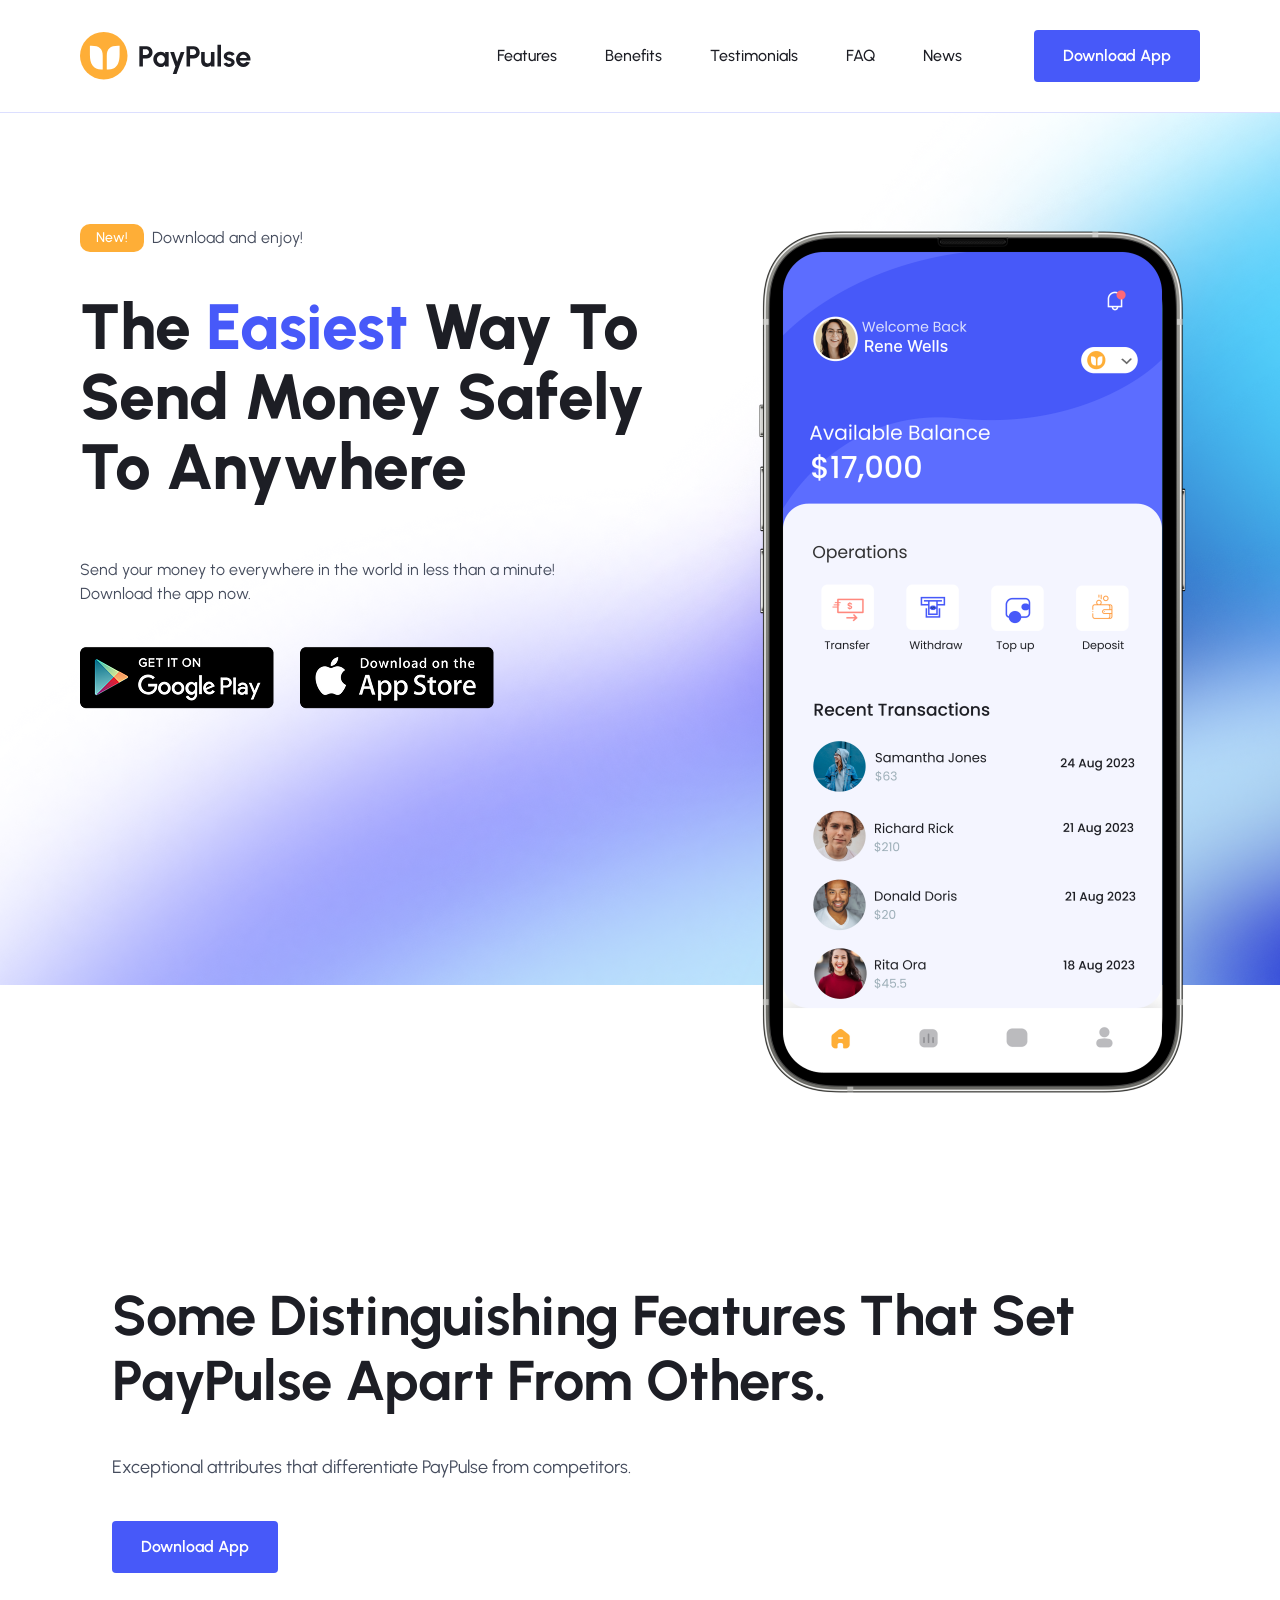
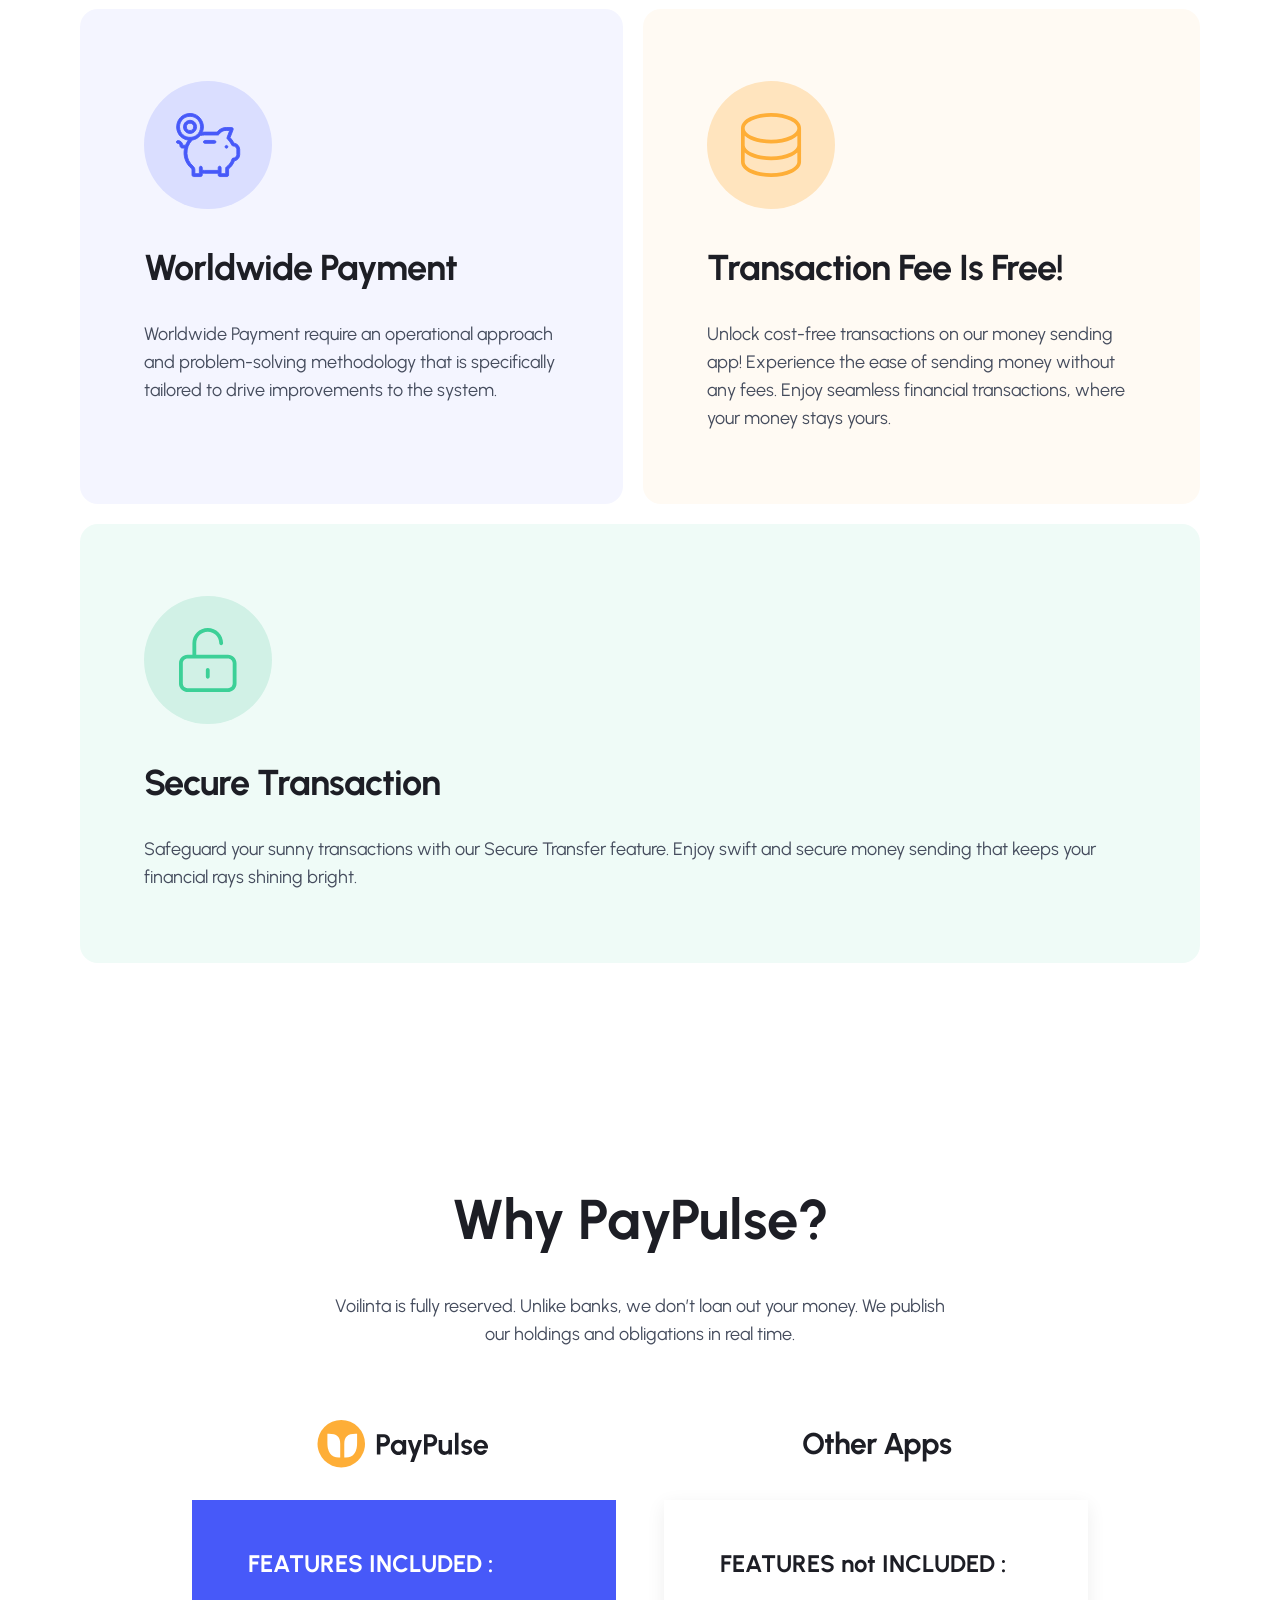
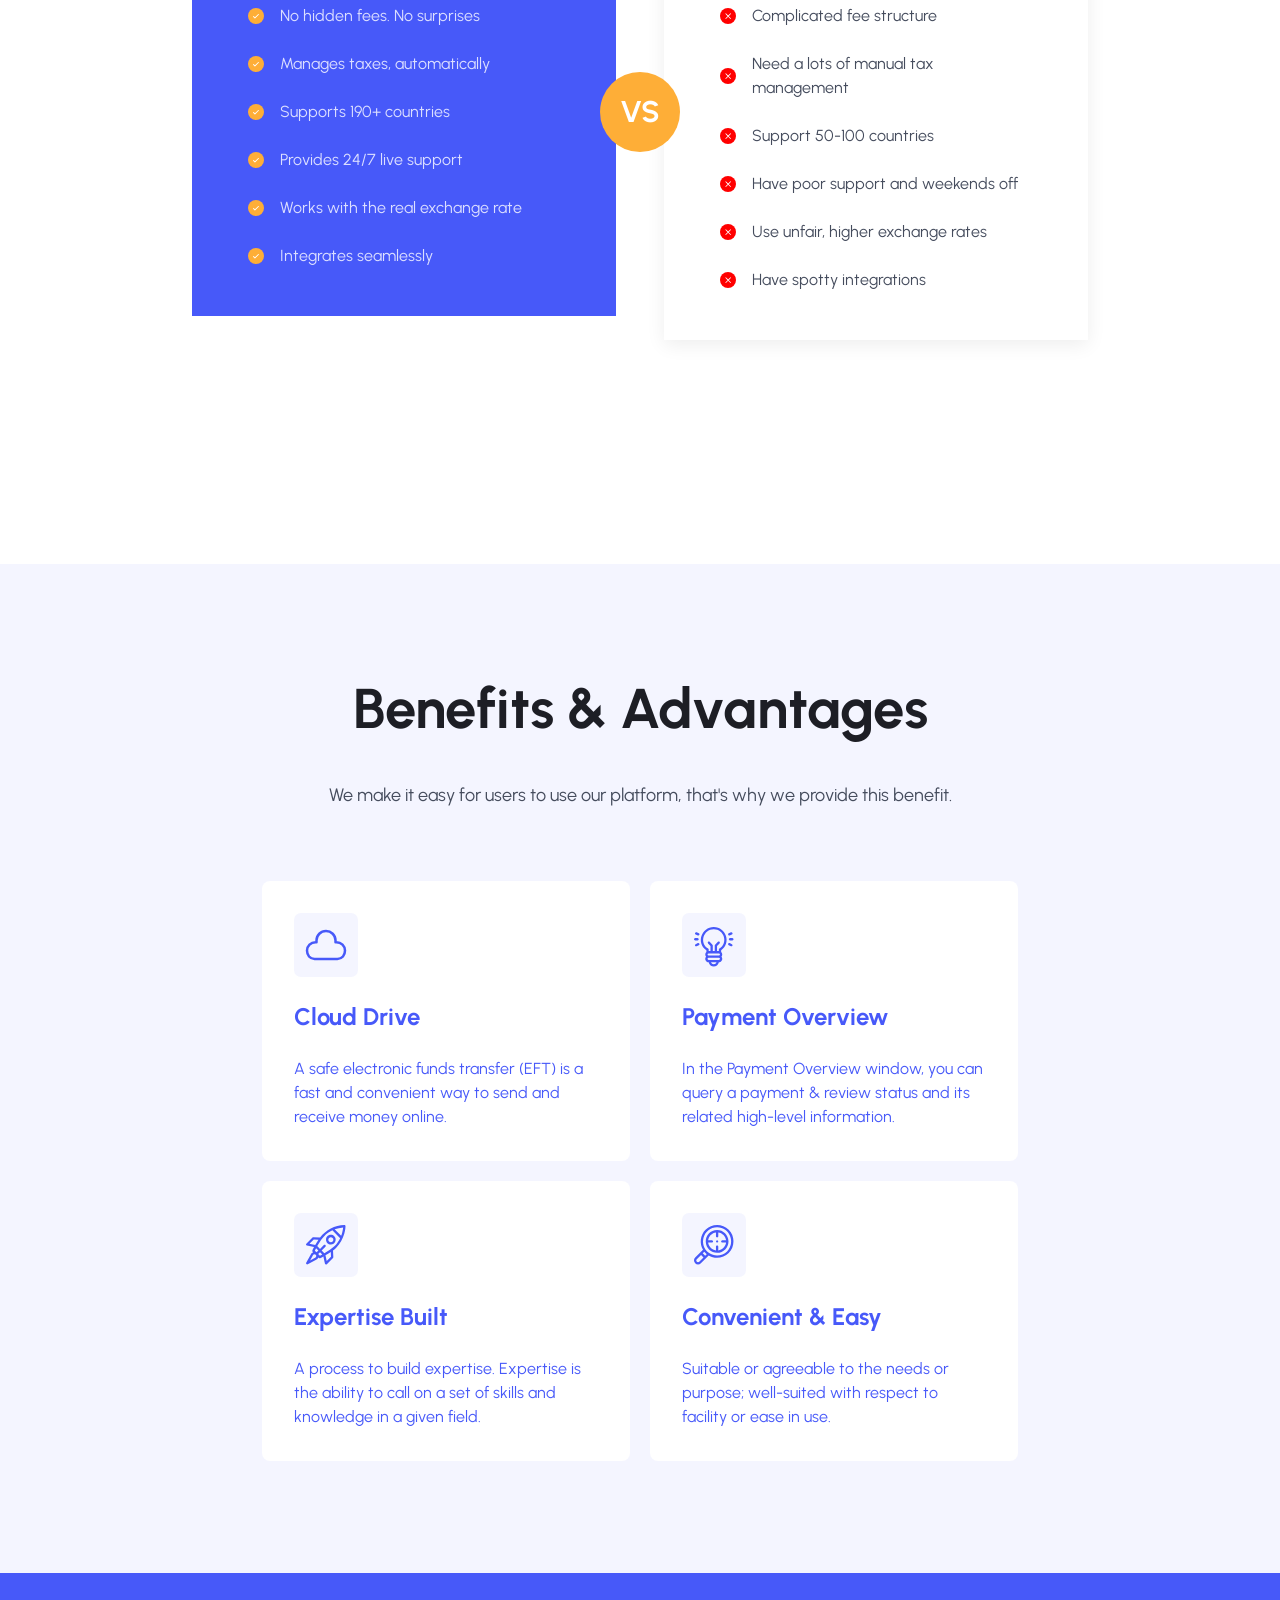
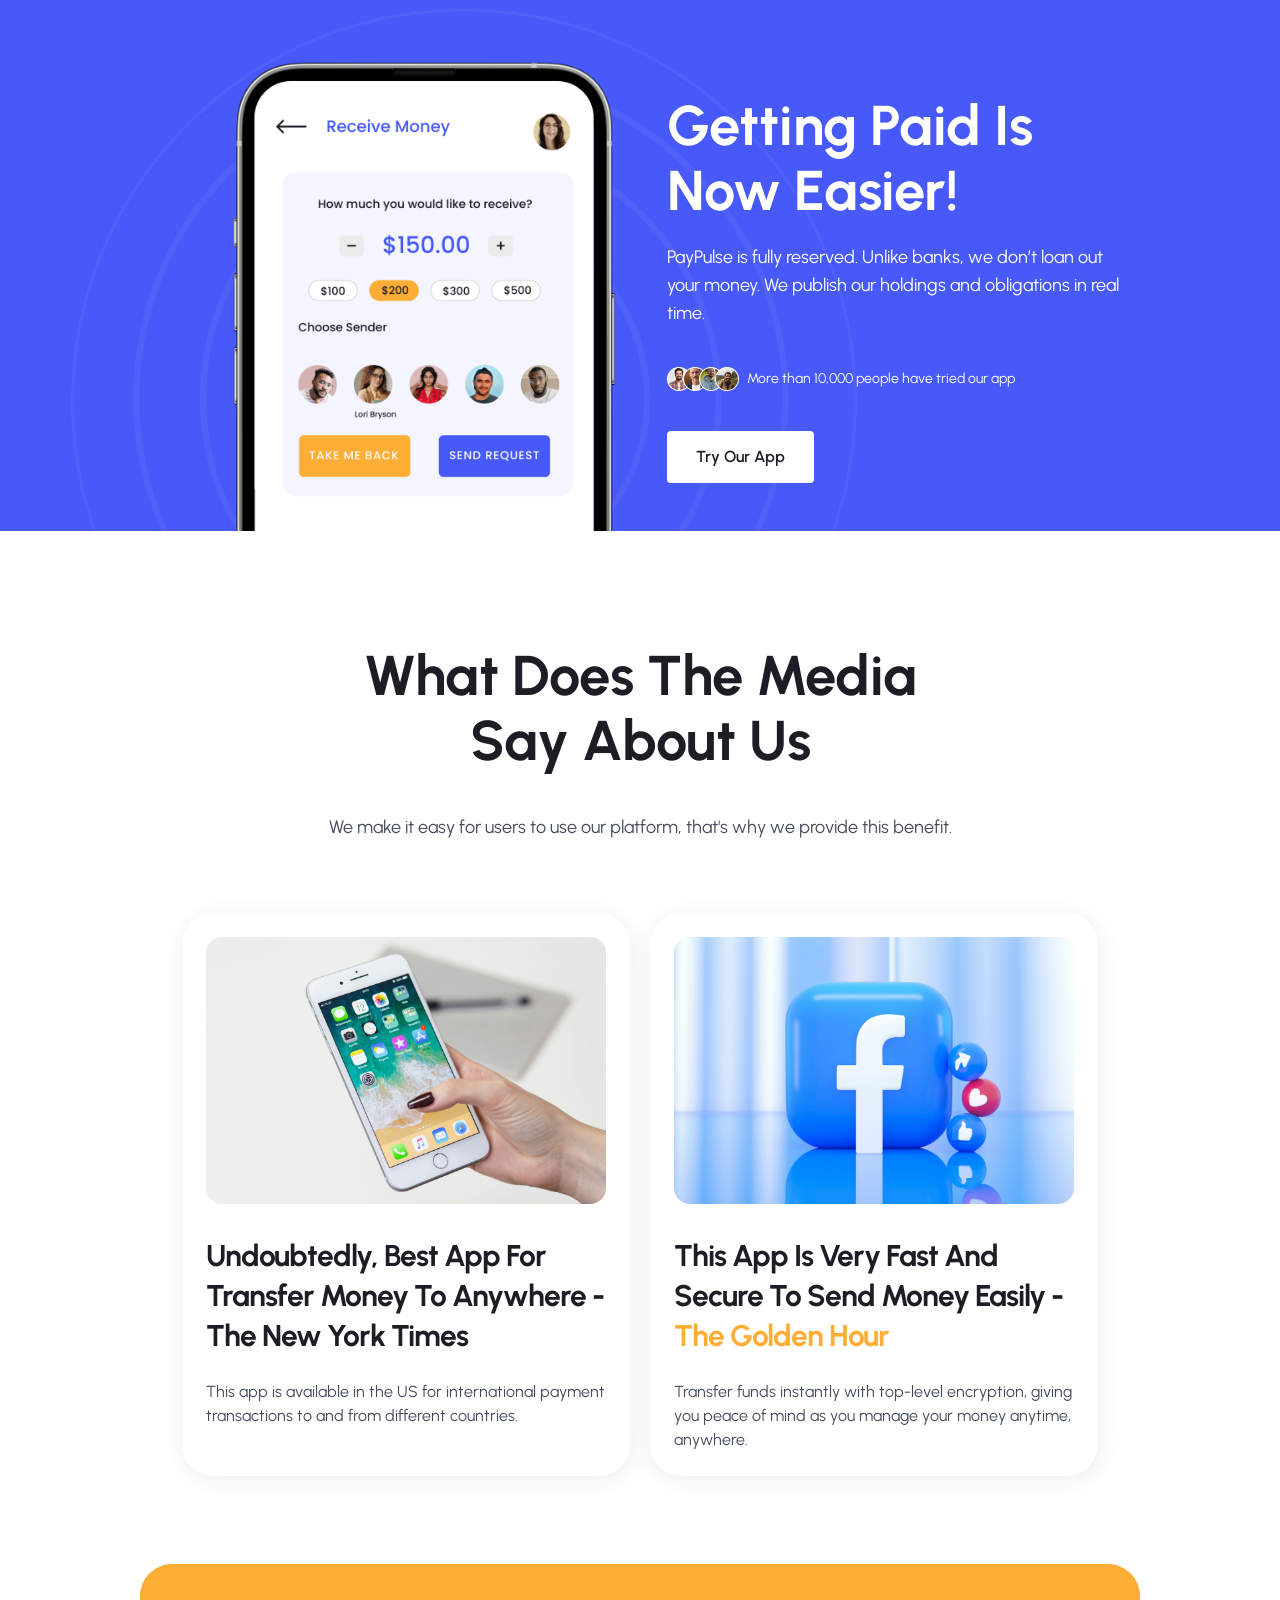
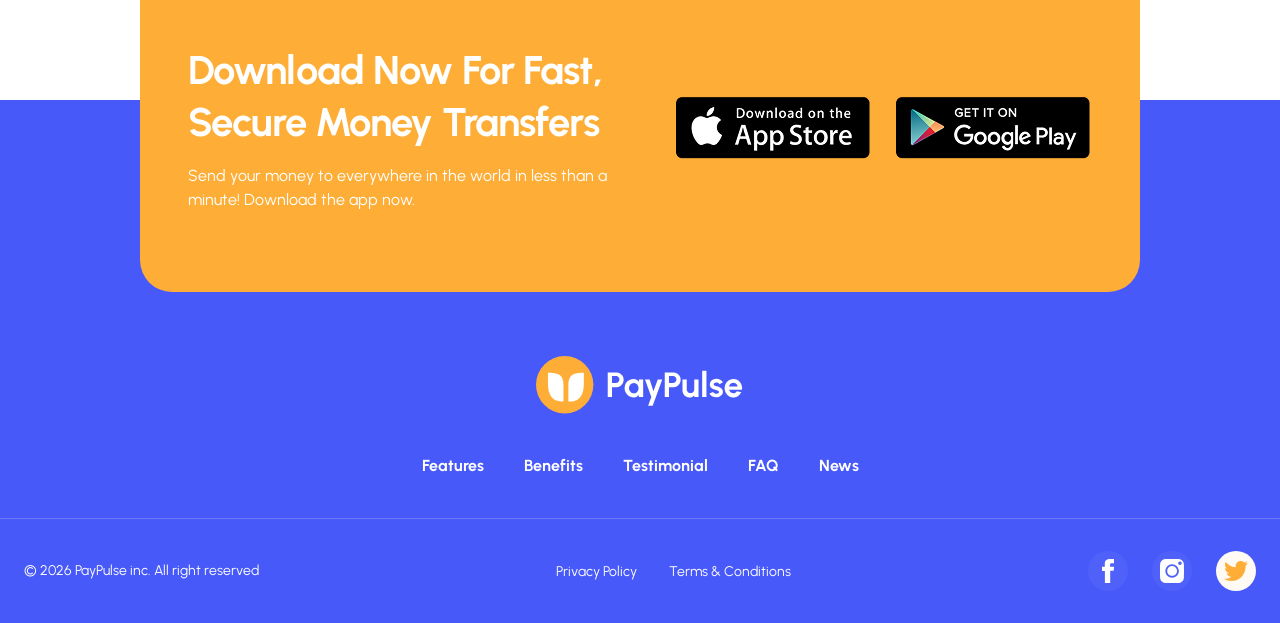
==== index.html @ fa503c42 "Update and rename PayPulse.html to index.html" ====
<!DOCTYPE html>
<html lang="en">

<head>
    <style>@import url('https://fonts.googleapis.com/css2?family=Urbanist:ital,wght@0,100..900;1,100..900&display=swap');</style>
    <meta charset="UTF-8">
    <meta name="viewport" content="width=device-width, initial-scale=1.0">
    <meta name="robots" content="index, follow">
    <meta name="description" content="Send your money to everywhere in the world in less than a minute! Download the app now.">
    <link rel="canonical" href="">
    <link rel="stylesheet" href="PayPulse.css">
    <link rel="shortcut icon" type="image/ico" href="/assets/web-icon.ico" />
    <title>PayPulse</title>
</head>

<body>
    <header>
        <!-- NAVIGATION -->
        <nav class="navbar">
            <img class="logo" src="assets/Logo.svg">
            <div class="menu-container">
                <ul class="menu">
                    <li><a href="#">Features</a></li>
                    <li><a href="#">Benefits</a></li>
                    <li><a href="#">Testimonials</a></li>
                    <li><a href="#">FAQ</a></li>
                    <li><a href="#">News</a></li>
                </ul>
                <a class="button-primary" href="#">Download App</a>
            
            <!-- MOBILE NAVIGATION -->
            <div class="dropdown">
                <div class="menu-button-container">
                    <a onclick="myFunction()" class="dropbtn"></a>
                </div>
                <div id="myDropdown" class="dropdown-content">
                    <li><a href="#">Features</a></li>
                    <li><a href="#">Benefits</a></li>
                    <li><a href="#">Testimonials</a></li>
                    <li><a href="#">FAQ</a></li>
                    <li><a href="#">News</a></li>
                </div>
            </div>
        </nav>
        <!-- HERO HEADER -->
        <div class="hero-header">
            <div id="background-image"></div>
            <div class="hero-content">
                <div class="col-left">
                    <div class="subheading">
                        <p class="new">New!</p>
                        <p class="body-text">Download and enjoy!</p>
                    </div>
                    <div class="hero-copy">
                        <h1 class="heading-1">The <span>Easiest</span> way to send money safely to anywhere</h1>
                        <div class="hero-copy-paragraph">
                            <p class="body-text">Send your money to everywhere in the world in less than a minute!</p>
                            <p class="body-text">Download the app now.</p>
                        </div>
                        <div class="app-links">
                            <img src="assets/Goggle Play.png" alt="Google Play badge with a multicolored play button icon on a black background.">
                            <img src="assets/App Store.png" alt="Black banner with white Apple logo and text reading 'Download on the App Store.'">
                        </div>
                    </div>
                </div>
                <img class="hero-phone" src="assets/bg-image.png" alt="Mobile banking app screen showing user profile with a $17,000 balance. Options for transfer, withdraw, top-up, and deposit are visible. Recent transactions list names, dates, and amounts.">
            </div>
        </div>
    </header>

    <main>
        <!-- ABOUT SECTION -->
        <section class="about-section">
            <div class="about-content">
                <div class="about-card" id="worldwide">
                    <img src="assets/IconBox-01.svg">
                    <h4 class="heading-4">Worldwide Payment</h4>
                    <p class="lead-text">Worldwide Payment require an operational approach and problem-solving methodology that is
                        specifically tailored to drive improvements to the system.</p>
                </div>
                <div class="about-card" id="features">
                    <h2 class="heading-2">Some distinguishing features that set PayPulse apart from others.</h2>
                    <p class="lead-text">Exceptional attributes that differentiate PayPulse from competitors.</p>
                    <a class="button-primary" href="#">Download App</a>
                </div>
                <div class="about-card" id="transaction">
                    <img src="assets/IconBox-03.svg">
                    <h4 class="heading-4">Transaction fee is free!</h4>
                    <p class="lead-text">Unlock cost-free transactions on our money sending app! Experience the ease of sending money
                        without any fees. Enjoy seamless financial transactions, where your money stays yours.</p>
                </div>
                <div class="about-card" id="secure">
                    <img src="assets/IconBox-02.svg">
                    <h4 class="heading-4">Secure Transaction</h4>
                    <p class="lead-text">Safeguard your sunny transactions with our Secure Transfer feature. Enjoy swift and secure money
                        sending that keeps your financial rays shining bright.</p>
                </div>
            </div>
        </section>
        
        <!-- WHY PAYPULSE? SECTION -->
        <section class="why-section">
            <div class="why-content">
                <h2 class="heading-2">Why PayPulse?</h2>
                <p class="lead-text">Voilinta is fully reserved. Unlike banks, we don’t loan out your money. We publish our holdings and
                    obligations in real time.</p>
                <div class="why-cards-container">
                    <div class="why-card">
                        <img src="assets/Logo.svg">
                        <div class="why-card-features" id="features-included">
                            <h6 class="heading-6">FEATURES INCLUDED :</h6>
                            <ul class="features-list">
                                <li><img src="assets/icon-check.svg">No hidden fees. No surprises</li>
                                <li><img src="assets/icon-check.svg">Manages taxes, automatically</li>
                                <li><img src="assets/icon-check.svg">Supports 190+ countries</li>
                                <li><img src="assets/icon-check.svg">Provides 24/7 live support</li>
                                <li><img src="assets/icon-check.svg">Works with the real exchange rate</li>
                                <li><img src="assets/icon-check.svg">Integrates seamlessly</li>
                            </ul>
                        </div>
                    </div>
                    <div id="vs">
                        <p>VS</p>
                    </div>
                    <div class="why-card">
                        <p id="other-apps">Other Apps</p>
                        <div class="why-card-features" id="features-not-included">
                            <h6 class="heading-6">FEATURES not INCLUDED :</h6>
                            <ul class="features-list">
                                <li><img src="assets/icon-error.svg">Complicated fee structure</li>
                                <li><img src="assets/icon-error.svg">Need a lots of manual tax management</li>
                                <li><img src="assets/icon-error.svg">Support 50-100 countries</li>
                                <li><img src="assets/icon-error.svg">Have poor support and weekends off</li>
                                <li><img src="assets/icon-error.svg">Use unfair, higher exchange rates</li>
                                <li><img src="assets/icon-error.svg">Have spotty integrations</li>
                            </ul>
                        </div>
                    </div>
                </div>
            </div>
        </section>

        <!-- BENEFITS & ADVANTAGES SECTION -->
        <section class="benefits-section">
            <h2 class="heading-2">Benefits & Advantages</h2>
            <p class="lead-text">We make it easy for users to use our platform, that's why we provide this benefit.</p>
            <div class="benefits-card-list">
                <div class="benefits-card">
                    <img src="assets/icon-cloud.svg">
                    <h6 class="heading-6">Cloud Drive</h6>
                    <p class="body-text">A safe electronic funds transfer (EFT) is a fast and convenient way to send and receive money
                        online.</p>
                </div>
                <div class="benefits-card">
                    <img src="assets/icon-light-bulb.svg">
                    <h6 class="heading-6">Payment Overview</h6>
                    <p class="body-text">In the Payment Overview window, you can query a payment & review status and its related
                        high-level information.</p>
                </div>
                <div class="benefits-card">
                    <img src="assets/icon-rocket.svg">
                    <h6 class="heading-6">Expertise Built</h6>
                    <p class="body-text">A process to build expertise. Expertise is the ability to call on a set of skills and knowledge
                        in a given field.</p>
                </div>
                <div class="benefits-card">
                    <img src="assets/icon-magnifier.svg">
                    <h6 class="heading-6">Convenient & Easy</h6>
                    <p class="body-text">Suitable or agreeable to the needs or purpose; well-suited with respect to facility or ease in
                        use.</p>
                </div>
            </div>
        </section>

        <!-- CTA SECTION -->
        <section class="cta-section">
            <img id="cta-phone" src="assets/phone-cta.png" alt="Mobile app interface titled 'Receive Money.'' Displays options to select amounts and choose a sender. Buttons read 'Take Me Back' and 'Send Request.'">
            <div class="col-right">
                <h2 class="heading-2">Getting Paid Is Now Easier!</h2>
                <p class="lead-text">PayPulse is fully reserved. Unlike banks, we don’t loan out your money. We publish our holdings and
                    obligations in real time.</p>
                <div class="cta-stats">
                    <div class="cta-stats-images">
                        <img id="cta-image-1" src="assets/user-01.png">
                        <img id="cta-image-2" src="assets/user-02.png">
                        <img id="cta-image-3" src="assets/user-03.png">
                        <img id="cta-image-4" src="assets/user-04.png">
                    </div>
                    <p class="body-text">More than 10,000 people have tried our app</p>
                </div>
                <a href="#" class="button-primary">Try Our App</a>
            </div>
        </section>

        <!-- BLOG SECTION -->
        <section class="blog-section">
            <h2 class="heading-2">What Does The Media Say About Us</h2>
            <p class="lead-text">We make it easy for users to use our platform, that's why we provide this benefit.</p>
            <div class="blog-cards-container">
                <div class="blog-card">
                    <img src="assets/blog-card-image-1.jpg" alt="A hand with dark nail polish holds a white smartphone displaying a home screen with colorful app icons. The background is a blurred, light surface.">
                    <h5 class="heading-5">Undoubtedly, Best App for transfer money to anywhere - The New York times</h5>
                    <p class="body-text">This app is available in the US for international payment transactions to and from different
                        countries.</p>
                </div>
                <div class="blog-card">
                    <img src="assets/blog-card-image-2.jpg" alt="A blue, glossy Facebook icon is centered with smaller emoji spheres for like, love, and vote reactions stacked beside it, set against a blurred blue background.">
                    <h5 class="heading-5">This app is very fast and secure to send money easily - <span>The Golden Hour</span></h5>
                    <p class="body-text">Transfer funds instantly with top-level encryption, giving you peace of mind as you manage your
                        money anytime, anywhere.</p>
                </div>
            </div>
        </section>
    </main>

    <!-- FOOTER -->
    <footer>
        <div class="app-download-links">
            <div class="footer-col-left">
                <h3 class="heading-3">Download Now For Fast, Secure Money Transfers</h3>
                <p class="body-text">Send your money to everywhere in the world in less than a minute! Download the app now.</p>
            </div>
            <div class="footer-col-right">
                <img src="assets/App Store.png" alt="Black banner with white Apple logo and text reading 'Download on the App Store.'">
                <img src="assets/Goggle Play.png" alt="Google Play badge with a multicolored play button icon on a black background.">
            </div>
        </div>
        <div class="footer-content">
            <div class="footer-top">
                <img src="assets/Logo-footer.svg">
                <ul class="footer-menu">
                    <li><a href="#">Features</a></li>
                    <li><a href="#">Benefits</a></li>
                    <li><a href="#">Testimonial</a></li>
                    <li><a href="#">FAQ</a></li>
                    <li><a href="#">News</a></li>
                </ul>
            </div>
            <div class="footer-bottom">
                <p class="body-text">© 2026 PayPulse inc. All right reserved</p>
                <ul class="footer-legal-list">
                    <li><a href="#">Privacy Policy</a></li>
                    <li><a href="#">Terms & Conditions</a></li>
                </ul>
                <div class="footer-socials">
                    <img src="assets/social-icon-facebook.svg">
                    <img src="assets/social-icon-instagram.svg">
                    <img src="assets/social-icon-twitter.svg">
                </div>
            </div>
        </div>
    </footer>
</body>
</html>

<script>
    function myFunction() {
        document.getElementById("myDropdown").classList.toggle("show");
    }

    window.onclick = function (event) {
        if (!event.target.matches('.dropbtn')) {
            var dropdowns = document.getElementsByClassName("dropdown-content");
            var i;
            for (i = 0; i < dropdowns.length; i++) {
                var openDropdown = dropdowns[i];
                if (openDropdown.classList.contains('show')) {
                    openDropdown.classList.remove('show');
                }
            }
        }
    }
</script>
---- PayPulse.css ----
:root {
    /* COLOR VARIABLES */
    --color-white: #FFFFFF;
    --color-gray: #DCDFFF;
    --color-gray-2: #F4F5FF;
    --color-text: #1D1E25;
    --color-text-2: #454C5D;
    --color-accent: #4759F9;
    --color-accent-2: #FEAE37;
    --color-accent-3: #3CD097;
    --color-accent-100: #DADEFF;
    --color-accent-2-50: #FFE4BE;
    --color-accent-2-100: #FFFAF3;
    --color-accent-3-50: #D1F1E6;
    --color-accent-3-100: #EFFBF7;

    /* TYPOGRAPHY VARIABLES */
    --body-font: "Urbanist", sans-serif;

    --h1-size: 64px;
    --h2-size: 56px;
    --h3-size: 40px;
    --h4-size: 36px;
    --h5-size: 30px;
    --h6-size: 24px;
    --p-size-lead: 18px;
    --p-size-body: 16px;
    --p-size-small: 14px;

    --line-height-h1: 70px;
    --line-height-h2: 65px;
    --line-height-h3: 52px;
    --line-height-h4: 40px;
    --line-height-h5: 40px;
    --line-height-h6: 32px;
    --line-height-lead: 28px;
    --line-height-body: 24px;
    --line-height-small: 20px;

    --letter-spacing-h3: -0.88px;
    --letter-spacing-h4: -1px;
    --letter-spacing-h5: -1px;

    /* SPACING VARIABLES */
    --space-unit: 16px;         /*1em = 16px*/
    --space-1: 8px;             /*calc(0.5 * var(--space-unit))*/
    --space-2: 10px;            /*calc(0.625 * var(--space-unit))*/
    --space-3: 12px;            /*calc(0.75 * var(--space-unit))*/
    --space-4: 20px;            /*calc(1.25 * var(--space-unit))*/
    --space-5: 24px;            /*calc(1.5 * var(--space-unit))*/
    --space-6: 30px;            /*calc(1.875 * var(--space-unit))*/          
    --space-7: 32px;            /*calc(2 * var(--space-unit))*/
    --space-8: 40px;            /*calc(2.5 * var(--space-unit))*/
    --space-9: 48px;            /*calc(3 * var(--space-unit))*/
    --space-10: 56px;           /*calc(3.5 * var(--space-unit))*/
    --space-11: 64px;           /*calc(4 * var(--space-unit))*/
    --space-12: 72px;           /*calc(4.5 * var(--space-unit))*/
    --space-13: 80px;           /*calc(5 * var(--space-unit))*/
    --space-14: 112px;          /*calc(7 * var(--space-unit))*/
    --space-15: 200px;          /*calc(12.5 * var(--space-unit))*/
    --space-16: 256px;          /*calc(16 * var(--space-unit))*/
    --space-17: 288px;          /*calc(18 * var(--space-unit))*/
}

/* PRIMITIVES */

.button-primary {
    background-color: var(--color-accent);
    color: var(--color-white);
    border: none;
    padding: 14px 29px;
    margin: 0;
    font-family: var(--body-font);
    font-size: var(--p-size-body);
    font-weight: 600;
    line-height: var(--line-height-body);
    text-decoration: none;
    border-radius: 4px;
    transition: 0.3s;
}

.button-primary:hover {
    background-color: var(--color-gray);
    color: var(--color-accent);
}

.heading-1 {
    margin: 0;
    font-size: var(--h1-size);
    line-height: var(--line-height-h1);
    font-weight: 800;
    text-transform: capitalize;
    color: var(--color-text);
}

.heading-2 {
    margin: 0;
    font-size: var(--h2-size);
    line-height: var(--line-height-h2);
    font-weight: 700;
    text-transform: capitalize;
    color: var(--color-text);
}

.heading-3 {
    margin: 0;
    font-size: var(--h3-size);
    line-height: var(--line-height-h3);
    letter-spacing: var(--letter-spacing-h3);
    font-weight: 700;
    text-transform: capitalize;
    color: var(--color-text);
}

.heading-4 {
    margin: 0;
    font-size: var(--h4-size);
    line-height: var(--line-height-h4);
    letter-spacing: var(--letter-spacing-h4);
    font-weight: 700;
    text-transform: capitalize;
    color: var(--color-text);
}

.heading-5 {
    margin: 0;
    font-size: var(--h5-size);
    line-height: var(--line-height-h5);
    letter-spacing: var(--letter-spacing-h5);
    font-weight: 700;
    text-transform: capitalize;
    color: var(--color-text);
}

.heading-6 {
    margin: 0;
    font-size: var(--h6-size);
    line-height: var(--line-height-h6);
    font-weight: 700;
    text-transform: capitalize;
    color: var(--color-text);
}

.lead-text {
    margin: 0;
    color: var(--color-text-2);
    font-size: var(--p-size-lead);
    line-height: var(--line-height-lead);
    font-weight: 400;
    text-align: center;
}

.body-text {
    margin: 0;
    color: var(--color-text-2);
    font-size: var(--p-size-body);
    line-height: var(--line-height-body);
    font-weight: 400;
}

/* BURGER MENU STYLES */

header nav .dropdown {
    display: none;
}

.menu-button-container {
    margin: 0;
    padding: 0;
    display: flex;
    align-items: center;
    display: flex;
    justify-content: center;
    align-items: center;
}

.dropbtn {
    margin: 0;
    border: none;
    width: 40px;
    height: 40px;
    background-image: url(assets/menu.svg);
    background-repeat: no-repeat;
    background-size: contain;
}

.dropbtn:hover, .dropbtn:focus {
    background-color: transparent;
}

.dropdown {
    position: relative;
    display: inline-block;
}

.dropdown-content {
    display: none;
    position: absolute;
    background-color: var(--color-white);
    min-width: 160px;
    z-index: 1;
    right: -40px;
    top: 80px;
    list-style: none;
    width: 100vw;
}

.dropdown-content a {
    padding: 16px 40px;
    text-decoration: none;
    display: block;
    color: var(--color-text);
    text-align: center;
    font-weight: 400;
}

.dropdown-content a:hover {background-color: #DADEFF;}

.show {display:block;}

body {
    font-family: var(--body-font);
    color: var(--color-text);
    font-size: var(--p-size-body);
    font-weight: 400;
    line-height: var(--line-height-body);
    margin: 0;
    width: 100%;
}

header {
    justify-content: center;
    display: flex;
    flex-direction: column;
    align-items: center;
    justify-content: center;
    width: 100%;
}

/* NAVIGATION */

.navbar {
    width: 100%;
    display: flex;
    justify-content: space-between;
    align-items: center;
    max-width: 1600px;
}

.navbar .menu-container {
    padding: var(--space-6) var(--space-13) var(--space-6) 0;
    display: flex;
}

.navbar .menu-container .menu {
    margin: 0 var(--space-9) 0 0;
    display: flex;
    align-items: center;
}

.menu-container .menu li {
    list-style-type: none;
}

.menu-container .menu li a {
    margin: 0 var(--space-5);
    text-decoration: none;
    color: var(--color-text);
    font-weight: 500;
}

.navbar .logo {
    padding: 0 0 0 var(--space-13); 
}

/* HERO HEADER */

header .hero-header {
    padding: var(--space-14) 0 var(--space-10) 0;
    width: 100%;
    display: flex;
    justify-content: center;
}

#background-image {
    position: absolute;
    z-index: -1;
    min-height: 872px;
    width: 100%;
    top: var(--space-14);
    border-top: 1px solid var(--color-gray);
    background-image: url(assets/background-mesh-gradient.png);
    background-repeat: no-repeat;
    background-size: cover;
    background-position: center;
}

header .hero-header .hero-content {
    display: flex;
    justify-content: space-between;
    width: 1440px;
}

header .hero-header .hero-content .col-left {
    margin: 0 0 0 var(--space-13);
}

.hero-header .hero-content .col-left .subheading {
    margin: 0 0 var(--space-8) 0;
    display: flex;
    align-items: center;
    color: var(--color-text-2);
    font-size: var(--p-size-body);
    line-height: var(--line-height-body);
    font-weight: 400;
}

.hero-header .hero-content .col-left .subheading .new {
    margin: 0 var(--space-1) 0 0;
    padding: 4px 16px;
    background-color: var(--color-accent-2);
    color: var(--color-white);
    font-size: var(--p-size-small);
    line-height: var(--line-height-small);
    font-weight: 500;
    border-radius: 10px;
}

.hero-header .hero-content .col-left .heading-1 {
    max-width: 566px;
}

.hero-header .hero-content .col-left .heading-1 span {
    color: var(--color-accent);
}

.hero-header .hero-content .col-left .hero-copy-paragraph {
    margin: var(--space-10) 0 var(--space-8) 0;
}

.hero-header .hero-content .app-links {
    display: flex;
    column-gap: var(--space-5);
}

.hero-header .hero-content .hero-phone {
    margin: 0 var(--space-13);
    max-height: 875px;
}

/* ABOUT SECTION */

main {
    display: flex;
    justify-content: center;
    flex-direction: column;
    width: 100%;
}

main .about-section {
    margin: var(--space-14) var(--space-13);
    display: flex;
    justify-content: center;
    align-items: center;
}

.about-section .about-content {
    margin: 0;
    display: grid;
    grid-template-areas: "worldwide features"
                         "transaction secure";
    row-gap: var(--space-4);
    column-gap: var(--space-4);
    max-width: 1280px;
}

.about-section .about-content .about-card {
    border-radius: 18px;
}

.about-section .about-card .heading-2 {
    margin: 0 0 var(--space-8) 0;
}

.about-section .about-card .heading-4 {
    margin: 0 0 var(--space-7) 0;
}

.about-section .about-card .lead-text {
    text-align: left;
    width: 502px;
}

#worldwide, #transaction, #secure {
    padding: var(--space-12) var(--space-11);
}

.about-card > img {
    margin-bottom: var(--space-7);
}

#worldwide {
    background-color: var(--color-gray-2);
}

#features {
    margin: var(--space-unit) var(--space-7);
    display: flex;
    justify-content: center;
    flex-direction: column;
    align-items: flex-start;
}

#features > .lead-text {
    margin: 0 0 var(--space-8) 0;
}

#transaction {
    background-color: var(--color-accent-2-100);
}

#secure {
    background-color: var(--color-accent-3-100);
}

/* WHY PAYPULSE? SECTION */

main .why-section {
    margin: var(--space-14) var(--space-13);
}

.why-section .why-content {
    display: flex;
    flex-direction: column;
    align-items: center;
}

.why-section .why-content .heading-2 {
    margin: 0 0 var(--space-8) 0;
}

.why-section .why-content .lead-text {
    max-width: 630px;
}

.why-content .why-cards-container {
    margin: var(--space-12) 0 0 0;
    display: flex;
    justify-content: center;
    position: relative;
    column-gap: var(--space-9);
}

.why-content .why-cards-container .why-card {
    display: flex;
    flex-direction: column;
    width: 424px;
}

.why-cards-container .why-card .why-card-features {
    padding: var(--space-9) var(--space-10);
    display: flex;
    justify-content: center;
    flex-direction: column;
    row-gap: var(--space-5);
}

#features-included {
    background-color: var(--color-accent);
    color: var(--color-white);
}

#features-included > .heading-6 {
    color: var(--color-white);
}

#features-included .features-list > li {
    color: var(--color-gray);
}

#features-not-included {
    background-color: var(--color-white);
    box-shadow: 0px 5px 18px rgba(0, 0, 0, 0.07);
}

#other-apps {
    margin: 0 0 var(--space-7) 0;
    font-size: var(--h5-size);
    line-height: var(--line-height-h5);
    letter-spacing: var(--letter-spacing-h5);
    font-weight: 700;
    text-align: center;
    height: 48px;
    display: flex;
    justify-content: center;
    align-items: center;
}

.why-card .why-card-features .heading-6 {
    text-transform: none;
}

.why-cards-container .why-card .why-card-features .features-list {
    margin: 0;
    padding: 0;
    display: flex;
    flex-direction: column;
    row-gap: var(--space-5);
}

.why-cards-container .why-card .why-card-features .features-list li {
    color: var(--color-text-2);
    display: flex;
    align-items: center;
}

.why-card .why-card-features .features-list li > img {
    margin: 0 var(--space-unit) 0 0;
}

.why-cards-container .why-card > img {
    margin: 0 0 var(--space-7) 0;
    height: 48px;
}

#vs {
    position: absolute;
    top: 252px;
    height: 80px;
    width: 80px;
    border-radius: 80px;
    background-color: var(--color-accent-2);
    display: flex;
    justify-content: center;
    align-items: center;
}

#vs > p {
    margin: 0;
    text-align: center;
    font-size: var(--h5-size);
    line-height: 36px;
    font-weight: 700;
    color: var(--color-white);
}

/* BENEFITS & ADVANTAGES SECTION */

main .benefits-section {
    margin: var(--space-14) 0 0 0;
    padding: var(--space-14) var(--space-13);
    display: flex;
    justify-content: center;
    align-items: center;
    flex-direction: column;
    background-color: var(--color-gray-2);
}

.benefits-section .heading-2 {
    margin: 0 0 var(--space-8) 0;
    text-align: center;
}

.benefits-section .benefits-card-list {
    margin: var(--space-12) 0 0 0;
    display: grid;
    grid-gap: var(--space-4);
    grid-template-columns: 1fr 1fr 1fr 1fr;
}

.benefits-section .benefits-card-list .benefits-card {
    padding: var(--space-7);
    background-color: var(--color-white);
    max-width: 304px;
    border-radius: 8px;
    display: flex;
    flex-direction: column;
    row-gap: var(--space-5);
}

.benefits-section .benefits-card-list .benefits-card img {
    height: 64px;
    width: 64px;
}

.benefits-section .benefits-card-list .benefits-card .heading-6 {
    color: var(--color-accent);
}

.benefits-section .benefits-card-list .benefits-card .body-text {
    color: var(--color-accent);
}

/* CTA SECTION */

main .cta-section {
    padding: var(--space-8) 0 0 0;
    background-image: url(assets/cta-background.jpg);
    background-repeat: no-repeat;
    background-size: cover;
    display: flex;
    justify-content: center;
    align-items: center;
    column-gap: var(--space-14);
    position: relative;
}

#cta-phone {
    margin: 0 0 0 var(--space-13);
    max-width: 486px;
}

.cta-section .col-right {
    margin: var(--space-13) 0 var(--space-9) 0;
    display: flex;
    flex-direction: column;
    align-items: flex-start;
    max-width: 520px;
}

.cta-section .col-right .heading-2 {
    margin: 0 0 var(--space-4) 0;
    color: var(--color-white);
}

.cta-section .col-right .lead-text {
    margin: 0 0 var(--space-8) 0;
    color: var(--color-white);
    text-align: left;
}

.cta-section .col-right .cta-stats {
    margin: 0 0 var(--space-8) 0;
    display: flex;
    align-items: center;
}

.cta-section .col-right .cta-stats .body-text {
    color: var(--color-white);
    font-size: var(--p-size-small);
}

.cta-section .col-right .cta-stats .cta-stats-images {
    margin: 0 var(--space-10) 0 0;
    height: 24px;
    position: relative;
}

#cta-image-1 {
    height: 24px;
    width: 24px;
}

#cta-image-2 {
    position: absolute;
    left: 16px;
    z-index: 2;
    height: 24px;
    width: 24px;
}

#cta-image-3 {
    position: absolute;
    left: 32px;
    z-index: 3;
    height: 24px;
    width: 24px;
}

#cta-image-4 {
    position: absolute;
    left: 48px;
    z-index: 4;
    height: 24px;
    width: 24px;
}

.col-right > .button-primary {
    background-color: var(--color-white);
    color: var(--color-text);
    transition: 0.3s;
}

.col-right > .button-primary:hover {
    background-color: var(--color-gray);
}

/* BLOG SECTION */

main .blog-section {
    margin: var(--space-14) 0;
    display: flex;
    justify-content: center;
    align-items: center;
    flex-direction: column;
}

main .blog-section .heading-2 {
    margin: 0 0 var(--space-8) 0;
    text-align: center;
    max-width: 588px;
}

.blog-section .blog-cards-container {
    margin: var(--space-12) 0 0 0;
    display: grid;
    grid-gap: var(--space-4);
    grid-template-columns: 1fr 1fr;
}

.blog-section .blog-cards-container .blog-card {
    padding: var(--space-7);
    border-radius: 32px;
    box-shadow: 2px 4px 27px rgba(0, 0, 0, 0.07);
    max-width: 630px;
    display: flex;
    flex-direction: column;
    align-items: center;
}

.blog-cards-container .blog-card > img {
    margin: 0 0 var(--space-7) 0;
    max-width: 566px;
    object-fit: cover;
    aspect-ratio: 3 / 2;
    border-radius: 16px;
}

.blog-cards-container .blog-card .heading-5 {
    margin: 0 0 var(--space-5) 0;
    max-width: 566px;
}

.blog-cards-container .blog-card .heading-5 span {
    color: var(--color-accent-2);
}

.blog-cards-container .blog-card .body-text {
    max-width: 566px;
}

/* FOOTER */

footer {
    padding: var(--space-14) 0 0 0;
    display: flex;
    align-items: center;
    justify-content: center;
    flex-direction: column;
    position: relative;
}

footer .app-download-links {
    padding: var(--space-13) var(--space-9);
    display: grid;
    align-items: center;
    grid-template-columns: 1fr 1fr;
    background-color: var(--color-accent-2);
    border-radius: 32px;
    max-width: 1280px;
    position: absolute;
    top: -24px;
}

footer .app-download-links .footer-col-left {
    max-width: 582px;
}

footer .app-download-links .footer-col-left .heading-3 {
    margin: 0 0 var(--space-unit) 0;
    color: var(--color-white);
}

footer .app-download-links .footer-col-left .body-text {
    color: var(--color-white); 
}

footer .app-download-links .footer-col-right {
    display: flex;
    justify-content: end;
    column-gap: var(--space-5);
}

.app-download-links .footer-col-right img {
    height: 64px;
}

footer .footer-content {
    padding: var(--space-16) 0 var(--space-7) 0;
    background-color: var(--color-accent);
    width: 100%;
    display: flex;
    justify-content: center;
    align-items: center;
    flex-direction: column;
}

.footer-content .footer-top {
    width: 100%;
    max-width: 1280px;
    display: flex;
    justify-content: center;
    align-items: center;
    flex-direction: column;  
}

.footer-content .footer-top img {
    margin: 0 0 var(--space-8) 0;
    height: 58px;
}

.footer-content .footer-top .footer-menu {
    margin: 0 0 var(--space-8) 0;
    padding: 0;
    list-style-type: none;
    display: flex;
    align-items: center;
    justify-content: center;
    column-gap: var(--space-8);
}

.footer-content .footer-top .footer-menu li a {
    text-decoration: none;
    font-weight: 700;
    color: var(--color-white);
    text-align: center;
}

.footer-content .footer-bottom {
    width: 100%;
    max-width: 1280px;
    padding: var(--space-7) 0 0 0;
    display: flex;
    flex-direction: row;
    justify-content: space-between;
    align-items: center;
    border-top: solid 1px rgba(255, 255, 255, 0.2);
}

.footer-content .footer-bottom .body-text {
    color: var(--color-white);
    font-size: var(--p-size-small);
    line-height: var(--line-height-small);
}

.footer-content .footer-bottom .footer-legal-list {
    margin: 0;
    padding: 0;
    list-style-type: none;
    display: flex;
    justify-content: center;
    align-items: center;
    column-gap: var(--space-7);
}

.footer-content .footer-bottom .footer-legal-list li a {
    text-decoration: none;
    font-size: var(--p-size-small);
    line-height: var(--line-height-small);
    color: var(--color-white);
    text-align: center;
}
.footer-content .footer-bottom .footer-socials {
    display: flex;
    justify-content: center;
    align-items: center;
    column-gap: var(--space-5);
}

.footer-content .footer-bottom .footer-socials img {
    width: 40px;
    height: 40px;
}

/* MOBILE BREAKPOINTS */

@media only screen and (max-width: 1380px) {
  
    /* ABOUT SECTION */

    #features {
        grid-area: a;
    }

    #worldwide {
        grid-area: b;
    }

    #transaction {
        grid-area: c;
    }

    #secure {
        grid-area: d;
    }

    .about-section .about-content {
        grid-template-areas: "a a"
                             "b c"
                             "d d";
    }

    .about-section .about-content .lead-text {
        width: auto;
    }

    /* BENEFITS & ADVANTAGES */

    .benefits-section .benefits-card-list {
        grid-template-columns: 1fr 1fr;
    }

    /* CTA SECTION */

    main .cta-section {
        column-gap: var(--space-8);
    }

    #cta-phone {
        max-width: 406px;
        align-self: self-end;
    }

    .cta-section .col-right {
        max-width: 472px;
    }

    /* BLOG SECTION */

    .blog-section .blog-cards-container .blog-card {
        padding: var(--space-5);
        max-width: 400px;
    }

    .blog-cards-container .blog-card img {
        max-width: 400px;
    }

    /* FOOTER */

    footer .app-download-links {
        max-width: 904px;
    }

    footer .app-download-links .footer-col-left {
        max-width: none;
    }

    .footer-content .footer-bottom .body-text {
        margin-left: var(--space-5);
    }

    .footer-content .footer-bottom .footer-socials {
        margin-right: var(--space-5);
    }
}

@media only screen and (max-width: 1120px) {

    /* NAVIGATION */

    .navbar .logo {
        padding: 0 0 0 var(--space-8);
    }

    .navbar .menu-container {
        padding: var(--space-6) var(--space-8) var(--space-6) 0;
    }

    .navbar .menu-container .menu {
        margin: 0 var(--space-unit) 0 0;
    }

    .menu-container .menu li a {
        margin: 0 var(--space-unit);
    }

    /* HERO HEADER */

    #background-image {
        min-height: 744px;
    }

    .hero-header .hero-content .hero-phone {
        margin: 0 var(--space-8);
        max-height: 744px;
    }

    header .hero-header .hero-content .col-left {
        margin: 0 0 0 var(--space-8);
    }

    .hero-header .hero-content .col-left .subheading {
        margin: 0 0 var(--space-5) 0;
    }

    .hero-header .hero-content .col-left .hero-copy-paragraph {
        margin: var(--space-5) 0 var(--space-5) 0;
    }

    .hero-header .hero-content .app-links {
        column-gap: var(--space-unit);
    }

    /* ABOUT SECTION */

    main .about-section {
        margin: var(--space-14) var(--space-8);
    }

    /* BENEFITS & ADVANTAGES SECTION */

    main .benefits-section {
        padding: var(--space-14) var(--space-8);
    }

    /* CTA SECTION */

    #cta-phone {
        margin: 0 0 0 var(--space-8);
    }

    .cta-section .col-right .lead-text {
        max-width: 360px;
    }

    /* BLOG SECTION */

    .blog-section .blog-cards-container .blog-card {
        max-width: 380px;
    }

    .blog-cards-container .blog-card img {
        max-width: 380px;
    }

    /* FOOTER */

    footer .app-download-links {
        max-width: none;
        margin: 0 var(--space-8);
        padding: var(--space-11) var(--space-8);
        top: -48px;
    }

    footer .app-download-links .footer-col-right {
        flex-wrap: wrap;
        row-gap: var(--space-4);
    }
}

@media only screen and (max-width: 972px) {

    /* NAVIGATION */

    .navbar .menu-container .menu {
        display: none;
    }

    .navbar .menu-container .button-primary {
        display: none;
    }

    .navbar .logo {
        padding: var(--space-6) 0 var(--space-6) var(--space-8);
    }

    header nav .dropdown {
        display: inline-block;
    }

    /* HERO HEADER */

    header .hero-header {
        padding: var(--space-12) 0 0 0;
    }

    header .hero-header .hero-content {
        flex-wrap: wrap;
        flex-direction: column;
        justify-content: center;
        align-items: center;
        width: auto;
    }

    header .hero-header .hero-content .col-left {
        margin: 0;
    }

    .hero-header .hero-content .col-left .hero-copy {
        display: flex;
        flex-direction: column;
        align-items: center;
    }

    .hero-header .hero-content .col-left .subheading {
        justify-content: center;
    }

    .hero-header .hero-content .col-left .heading-1 {
        font-size: var(--h2-size);
        line-height: var(--line-height-h2);
        text-align: center;
        max-width: 650px;
    }

    .hero-header .hero-content .col-left .hero-copy-paragraph {
        text-align: center;
    }

    .hero-header .hero-content .hero-phone {
        margin: var(--space-8) var(--space-8) 0 var(--space-8);
        max-height: 572px;
    }

    #background-image {
        min-height: 872px;
    }
    
    /* ABOUT SECTION */

    main .about-section {
        margin: var(--space-14) var(--space-8) var(--space-10) var(--space-8);
    }

    .about-section .about-card .heading-2 {
        font-size: var(--line-height-h3);
        line-height: var(--line-height-h3);
        letter-spacing: var(--letter-spacing-h3);
    }

    /* WHY PAYPULSE? SECTION */

    main .why-section {
        margin: var(--space-14) var(--space-8);
    }

    .why-section .why-content .heading-2 {
        font-size: var(--h3-size);
        line-height: var(--line-height-h3);
        letter-spacing: var(--letter-spacing-h3);
        margin: 0 0 var(--space-4) 0;
    }

    .why-content .why-cards-container {
        flex-direction: column;
        row-gap: var(--space-9);
    }

    #vs {
        top: 472px;
        left: 176px;
    }

    /* BENEFITS & ADVANTAGES SECTION */

    main .benefits-section {
        margin: 0;
    }

    .benefits-section .heading-2 {
        font-size: var(--h3-size);
        line-height: var(--line-height-h3);
        letter-spacing: var(--letter-spacing-h3);
        margin: 0 0 var(--space-4) 0;
    }

    /* CTA SECTION */

    main .cta-section {
        flex-direction: column-reverse;
    }

    .cta-section .col-right .heading-2 {
        font-size: var(--h3-size);
        line-height: var(--line-height-h3);
        letter-spacing: var(--letter-spacing-h3);
    }

    #cta-phone {
        margin: 0;
        align-self: auto;
    }

    /* BLOG SECTION */

    main .blog-section .heading-2 {
        font-size: var(--h3-size);
        line-height: var(--line-height-h3);
        letter-spacing: var(--letter-spacing-h3);
        margin: 0 0 var(--space-4) 0;
        max-width: 400px;
    }

    .blog-section .blog-cards-container {
        grid-template-columns: 1fr;
        grid-gap: var(--space-8);
    }

    /* FOOTER */

    .footer-content .footer-bottom .footer-legal-list {
        column-gap: var(--space-unit);
    }
}

@media only screen and (max-width: 744px) {

    /* HERO HEADER */

    .hero-header .hero-content .col-left .heading-1 {
        max-width: 380px;
    }

    /* ABOUT SECTION */

    .about-section .about-content {
        grid-template-areas: "a a"
                             "b b"
                             "c c"
                             "d d";
    }

    /* WHY PAYPULSE? SECTION */

    main .why-section {
        margin: var(--space-10) var(--space-8);
    }

    /* BENEFITS & ADVANTAGES SECTION */

    .benefits-section .benefits-card-list {
        grid-template-columns: 1fr;
    }

    .benefits-section .benefits-card-list .benefits-card {
        max-width: none;
    }

    /* FOOTER */

    footer .app-download-links {
        grid-template-columns: 1fr;
        grid-gap: var(--space-9);
    }

    footer .footer-content {
        padding: var(--space-17) 0 var(--space-7) 0;
    }
    
    .footer-content .footer-bottom {
        flex-direction: column;
        justify-content: center;
        row-gap:var(--space-5);
    }

    .footer-content .footer-bottom .body-text {
        margin: 0;
        text-align: center;
    }
}

@media only screen and (max-width: 576px) {

    /* NAVIGATION */

    .navbar .logo {
        padding: var(--space-6) 0 var(--space-6) var(--space-6);
    }

    /* HERO HEADER */

    .hero-header .hero-content .app-links {
        flex-direction: column;
        row-gap: var(--space-1);
    }

    .hero-header .hero-content .hero-phone {
        margin: var(--space-8) 0 0 0;
    }

    .hero-header .hero-content .col-left .body-text {
        max-width: 360px;
    }

    /* ABOUT SECTION */

    #features {
        margin: 0;
    }

    #worldwide, #transaction, #secure {
        padding: var(--space-9) var(--space-5);
    }

    .about-card > img {
        margin-bottom: var(--space-5);
    }

    .about-section .about-card .heading-4 {
        margin: 0 0 var(--space-5) 0;
    }

    /* WHY PAYPULSE? SECTION */

   .why-content .why-cards-container {
        margin: var(--space-8) 0 0 0;
   }

   /* BENEFITS & ADVANTAGES SECTION */

   .benefits-section .benefits-card-list {
        margin: var(--space-8) 0 0 0;
   }

    /* CTA SECTION */

    main .cta-section {
        padding: 0;
    }

    .cta-section .col-right {
        max-width: 320px;
    }

    .cta-section .col-right .lead-text {
        margin: 0 0 var(--space-5) 0;
        max-width: 320px;
    }

    #cta-phone {
        max-width: 288px;
    }

    /* BLOG SECTION */

    main .blog-section {
        margin: var(--space-14) 0 var(--space-14) 0;
    }

    main .blog-section .heading-2 {
        max-width: 360px;
    }

    main .blog-section .lead-text {
        max-width: 360px;
    }

    .blog-section .blog-cards-container {
        margin: var(--space-8) 0 0 0;
    }

    .blog-section .blog-cards-container .blog-card {
        max-width: 304px;
    }

    .blog-cards-container .blog-card img {
        max-width: 304px;
    }

    .blog-cards-container .blog-card .heading-5 {
        font-size: var(--h6-size);
        line-height: var(--line-height-h6);
        margin: 0 0 var(--space-unit) 0;
    }

    /* FOOTER */

    footer .app-download-links {
        margin: 0 var(--space-5);
        padding: var(--space-8) var(--space-7);
    }

    footer .app-download-links .footer-col-left .heading-3 {
        font-size: var(--h5-size);
        line-height: var(--line-height-h5);
        letter-spacing: var(--letter-spacing-h5);
    }

    footer .app-download-links .footer-col-right {
        align-items: center;
        justify-content: center;
    }

    .footer-content .footer-top .footer-menu {
        flex-direction: column;
        row-gap: var(--space-unit);
    }
}

@media only screen and (max-width: 527px) {

    /* FOOTER */

    footer {
        padding: var(--space-15) 0 0 0;
    }

    footer .footer-content {
        padding: var(--space-16) 0 var(--space-7) 0;
    }
}

@media only screen and (max-width: 440px) {

    /* HERO HEADER */

    .hero-header .hero-content .col-left .hero-copy{
        align-items: flex-start;
    }

    .hero-header .hero-content .col-left .subheading {
        justify-content: flex-start;
    }

    .hero-header .hero-content .col-left .heading-1 {
        max-width: 320px;
        text-align: left;
    }

    .hero-header .hero-content .col-left .body-text {
        text-align: left;
        max-width: 320px;
    }

    /* ABOUT SECTION */

    .about-section .about-content {
        max-width: 340px;
    }

    /* WHY PAYPULSE? SECTION */

    .why-content .why-cards-container .why-card {
        width: 344px;
    }

    .why-cards-container .why-card .why-card-features {
        padding: var(--space-9);
    }

    .why-cards-container .why-card .why-card-features .features-list li {
        align-items: flex-start;
    }

    .why-card .why-card-features .features-list li > img {
        margin: 3px var(--space-unit) 0 0;
    }

    #vs {
        top: 496px;
        left: 144px;
    }

    /* BLOG SECTION */

    main .blog-section .heading-2 {
        max-width: 240px;
    }

    main .blog-section .lead-text {
        max-width: 288px;
    }
}

@media only screen and (max-width: 415px) {

    /* FOOTER */

    .footer-content .footer-top {
        margin-top: var(--space-8);
    }
}
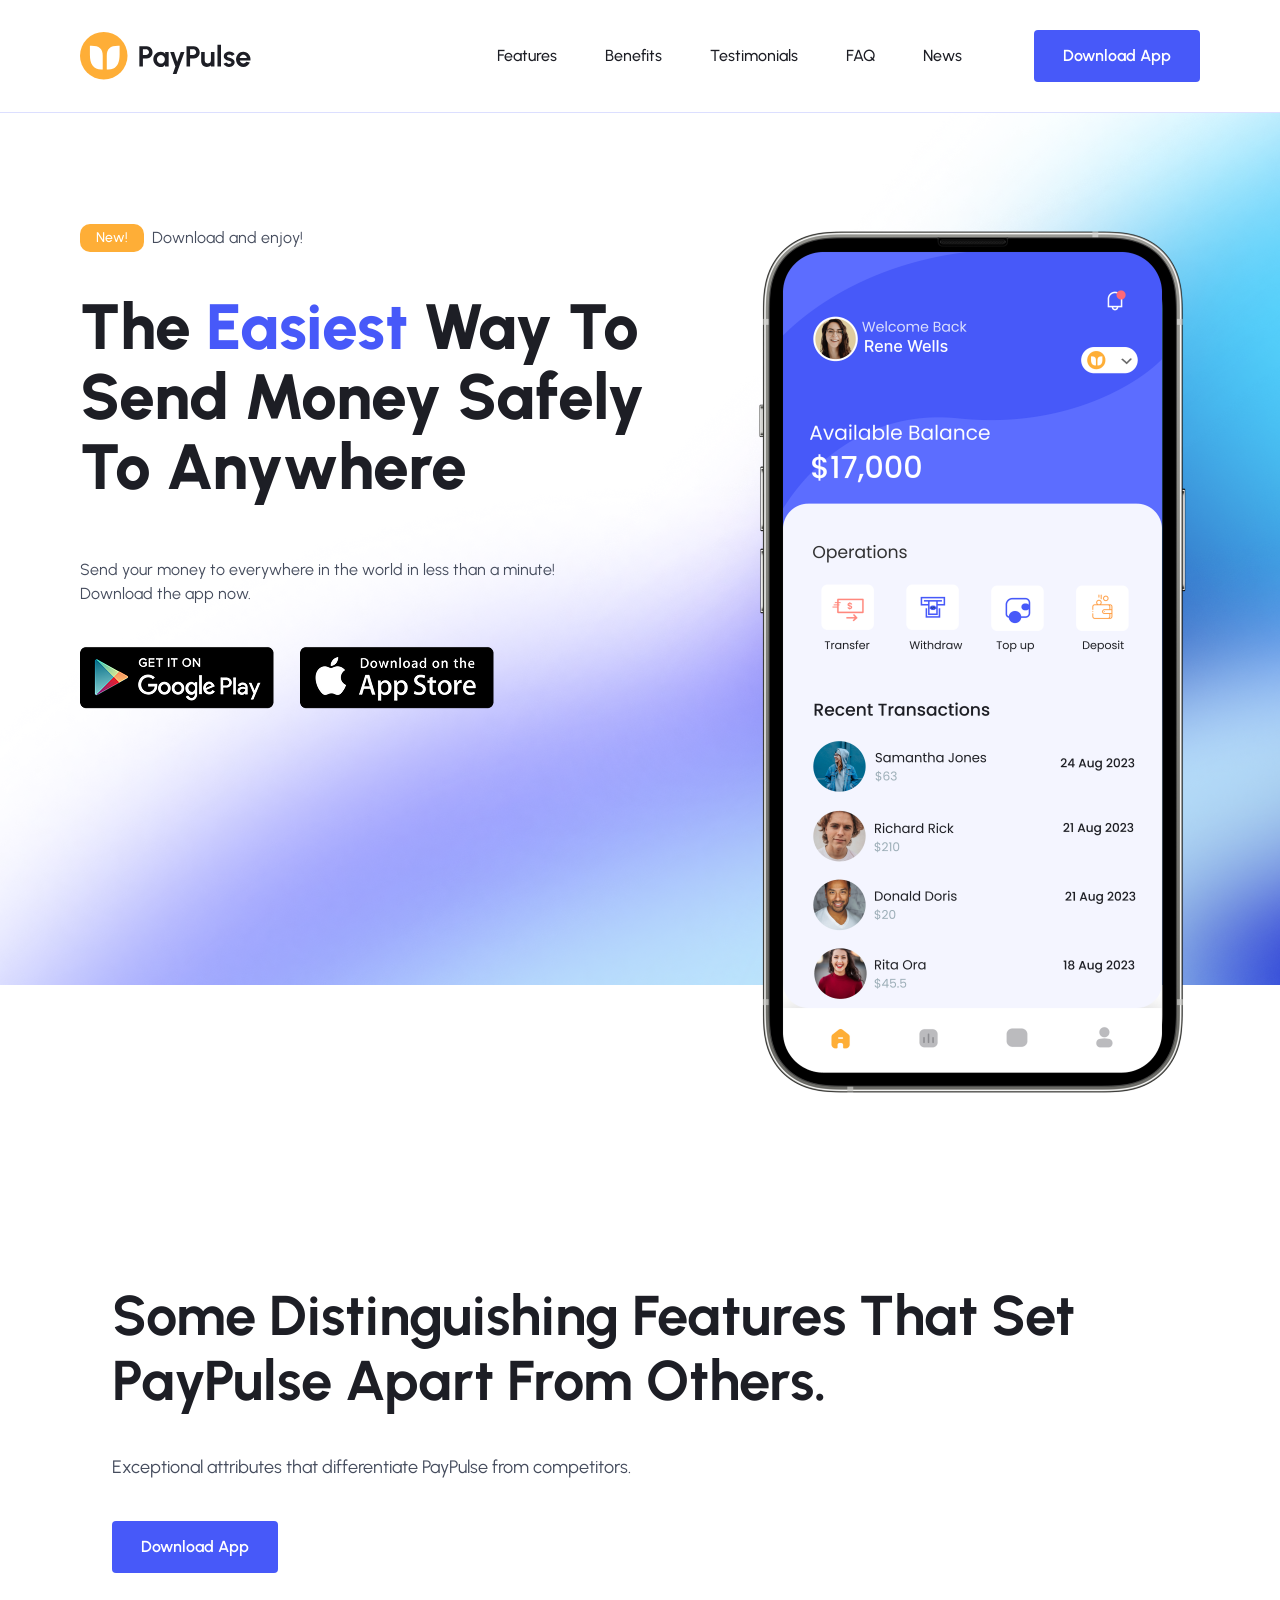
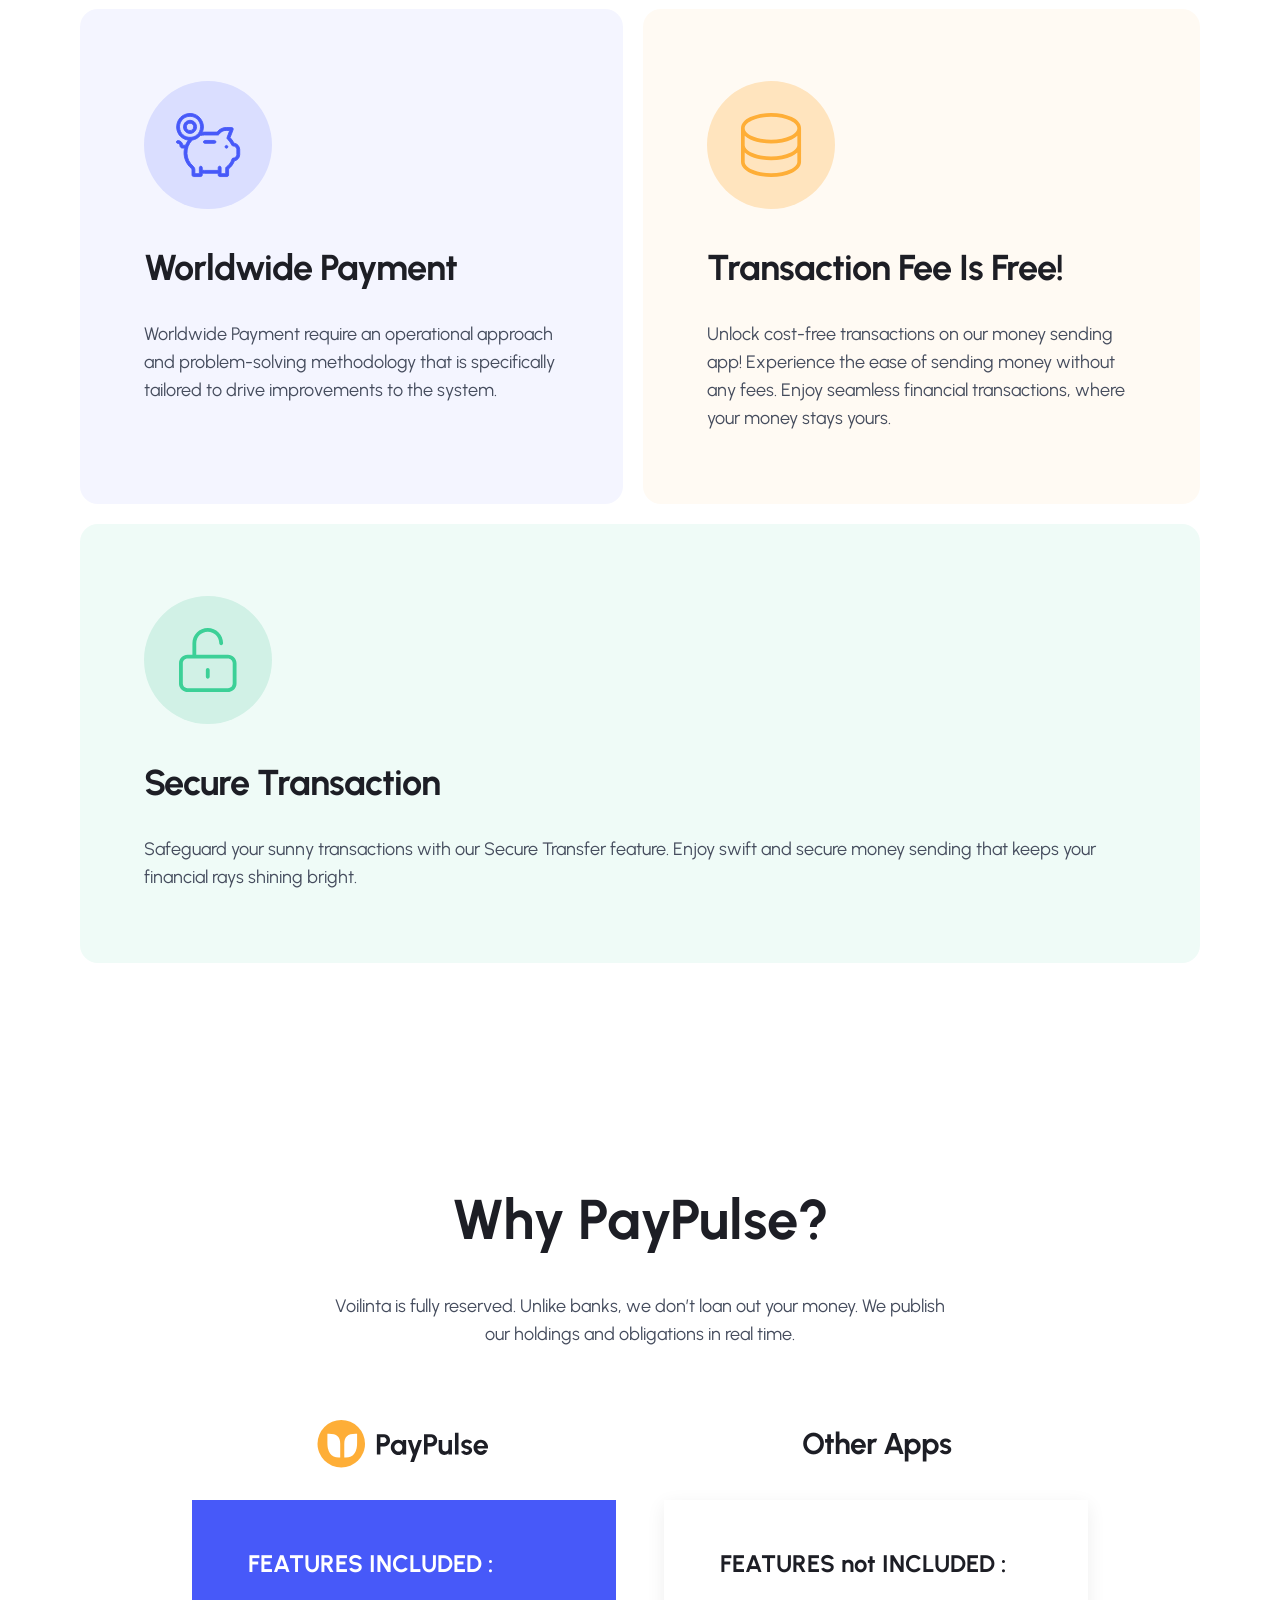
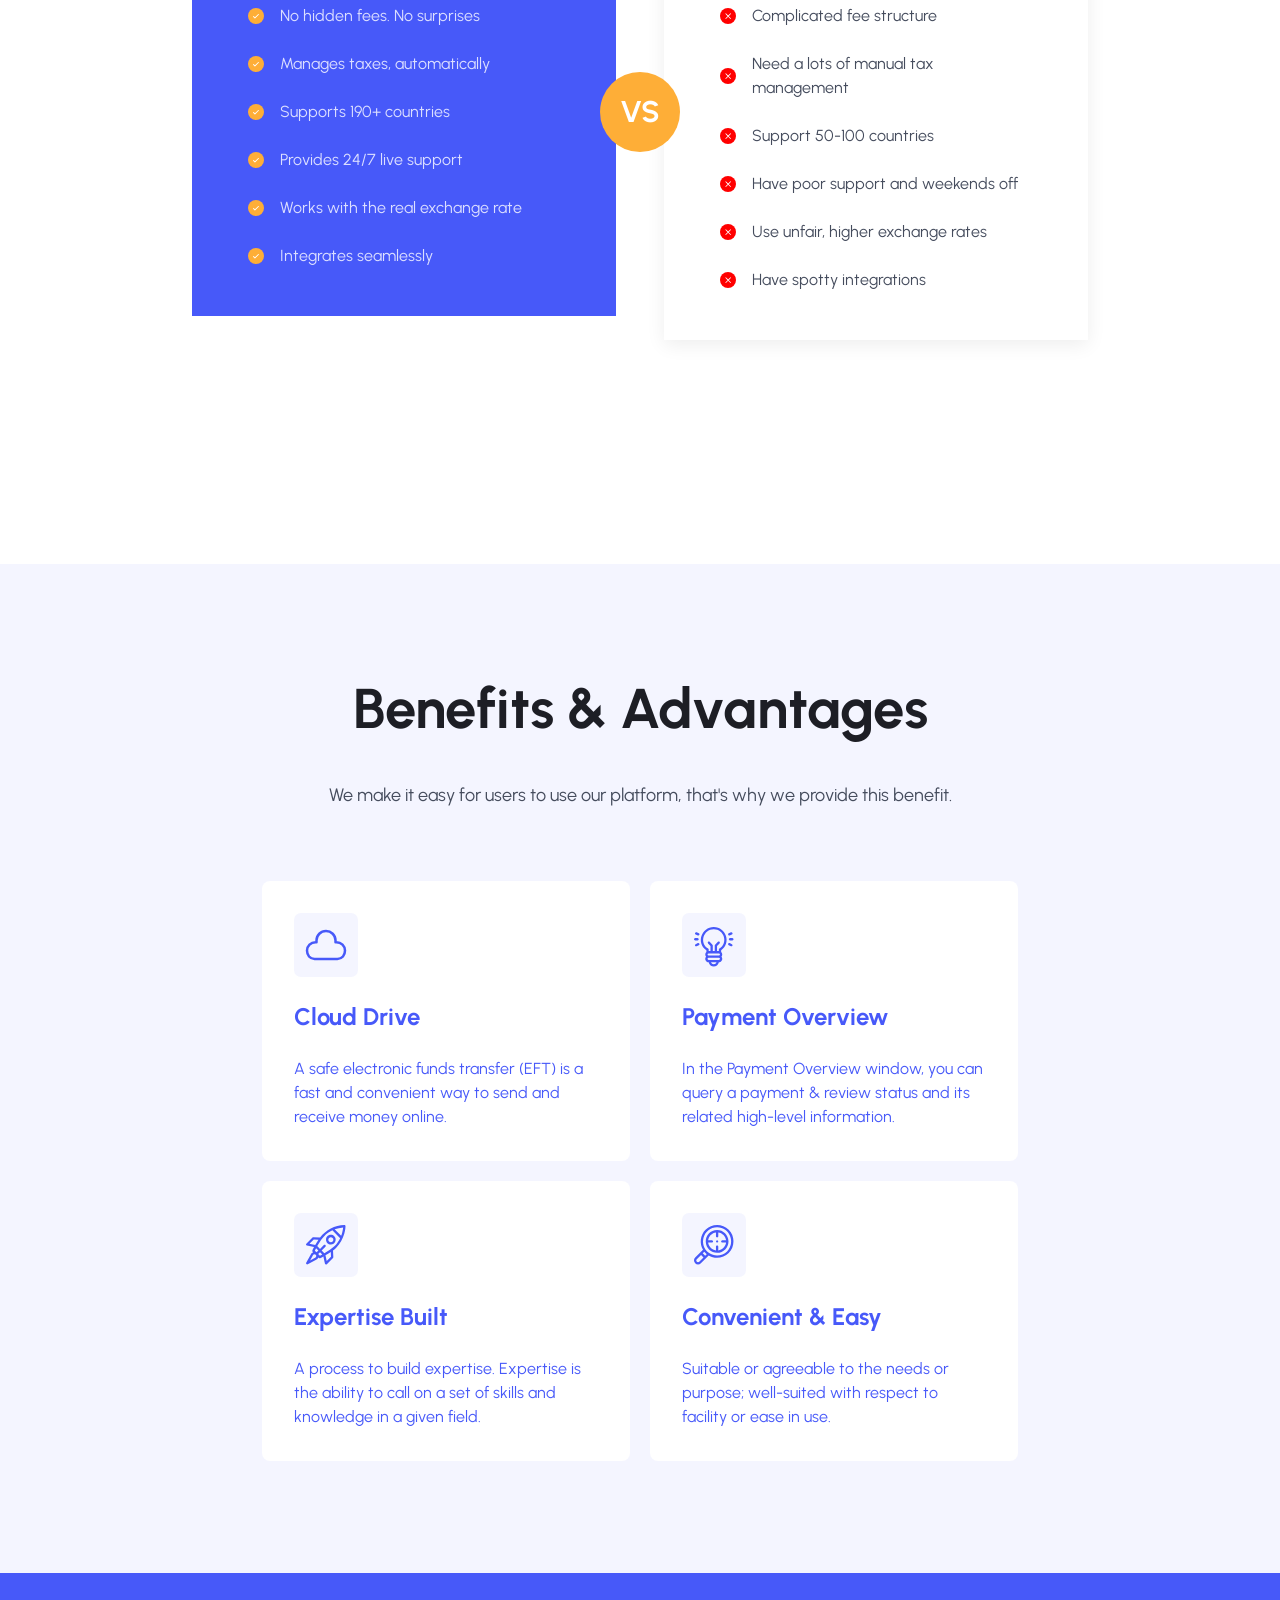
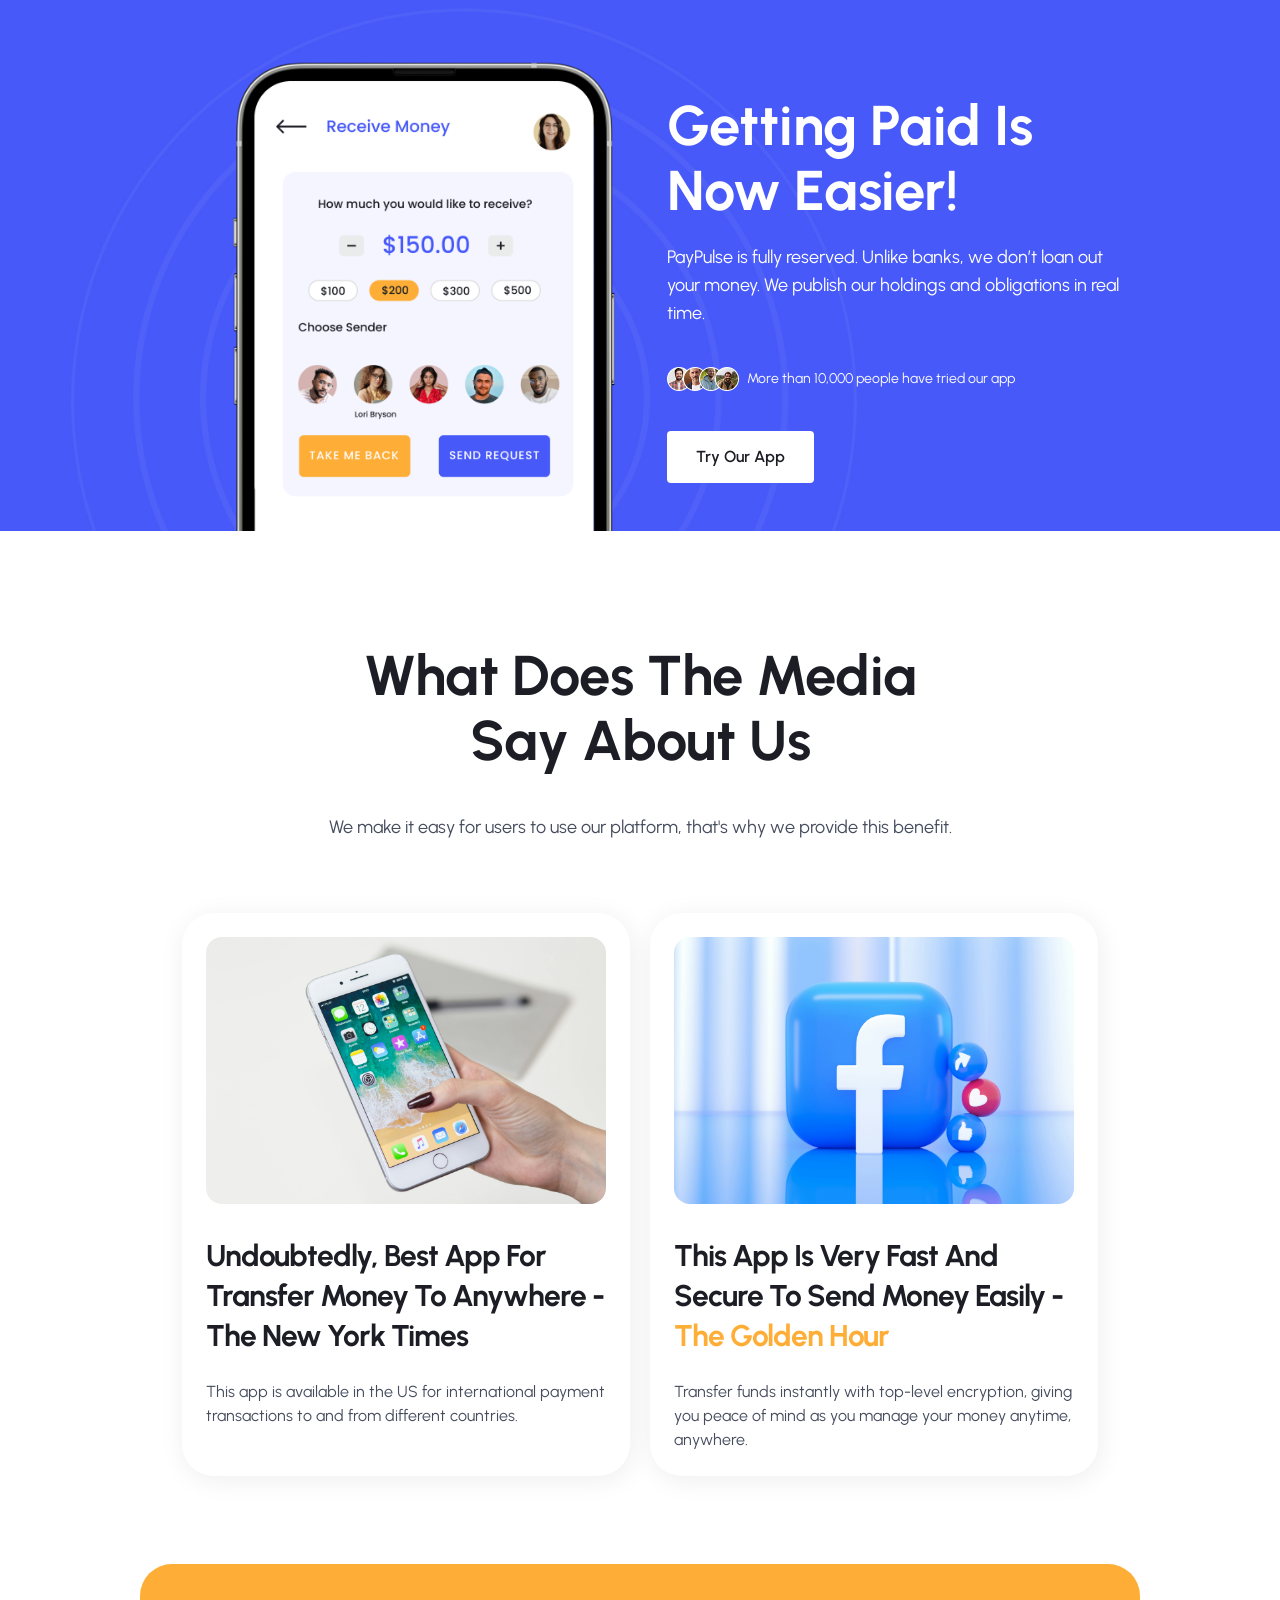
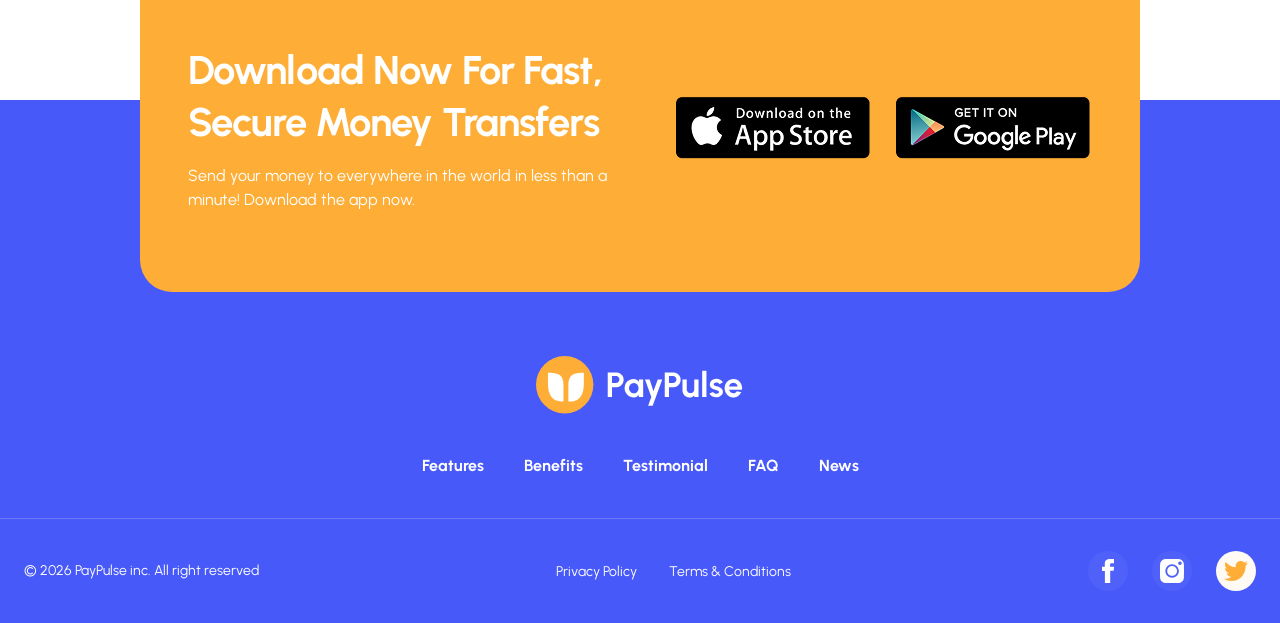
==== commit ba928168: "Add files via upload" ====
--- a/index.html
+++ b/index.html
@@ -180,12 +180,7 @@
                 <p class="lead-text">PayPulse is fully reserved. Unlike banks, we don’t loan out your money. We publish our holdings and
                     obligations in real time.</p>
                 <div class="cta-stats">
-                    <div class="cta-stats-images">
-                        <img id="cta-image-1" src="assets/user-01.png">
-                        <img id="cta-image-2" src="assets/user-02.png">
-                        <img id="cta-image-3" src="assets/user-03.png">
-                        <img id="cta-image-4" src="assets/user-04.png">
-                    </div>
+                    <img id="user-image" src="assets/users.png">
                     <p class="body-text">More than 10,000 people have tried our app</p>
                 </div>
                 <a href="#" class="button-primary">Try Our App</a>
@@ -270,4 +265,4 @@
             }
         }
     }
-</script>
+</script>
--- a/PayPulse.css
+++ b/PayPulse.css
@@ -646,33 +646,9 @@
     position: relative;
 }
 
-#cta-image-1 {
+#user-image {
+    margin: 0 var(--space-1) 0 0;
     height: 24px;
-    width: 24px;
-}
-
-#cta-image-2 {
-    position: absolute;
-    left: 16px;
-    z-index: 2;
-    height: 24px;
-    width: 24px;
-}
-
-#cta-image-3 {
-    position: absolute;
-    left: 32px;
-    z-index: 3;
-    height: 24px;
-    width: 24px;
-}
-
-#cta-image-4 {
-    position: absolute;
-    left: 48px;
-    z-index: 4;
-    height: 24px;
-    width: 24px;
 }
 
 .col-right > .button-primary {
@@ -1323,6 +1299,15 @@
         max-width: 320px;
     }
 
+    .cta-stats {
+        flex-direction: column;
+    }
+
+    #user-image {
+        margin: 0 0 var(--space-1) 0;
+        align-self: self-start;
+    }
+
     .cta-section .col-right .lead-text {
         margin: 0 0 var(--space-5) 0;
         max-width: 320px;
